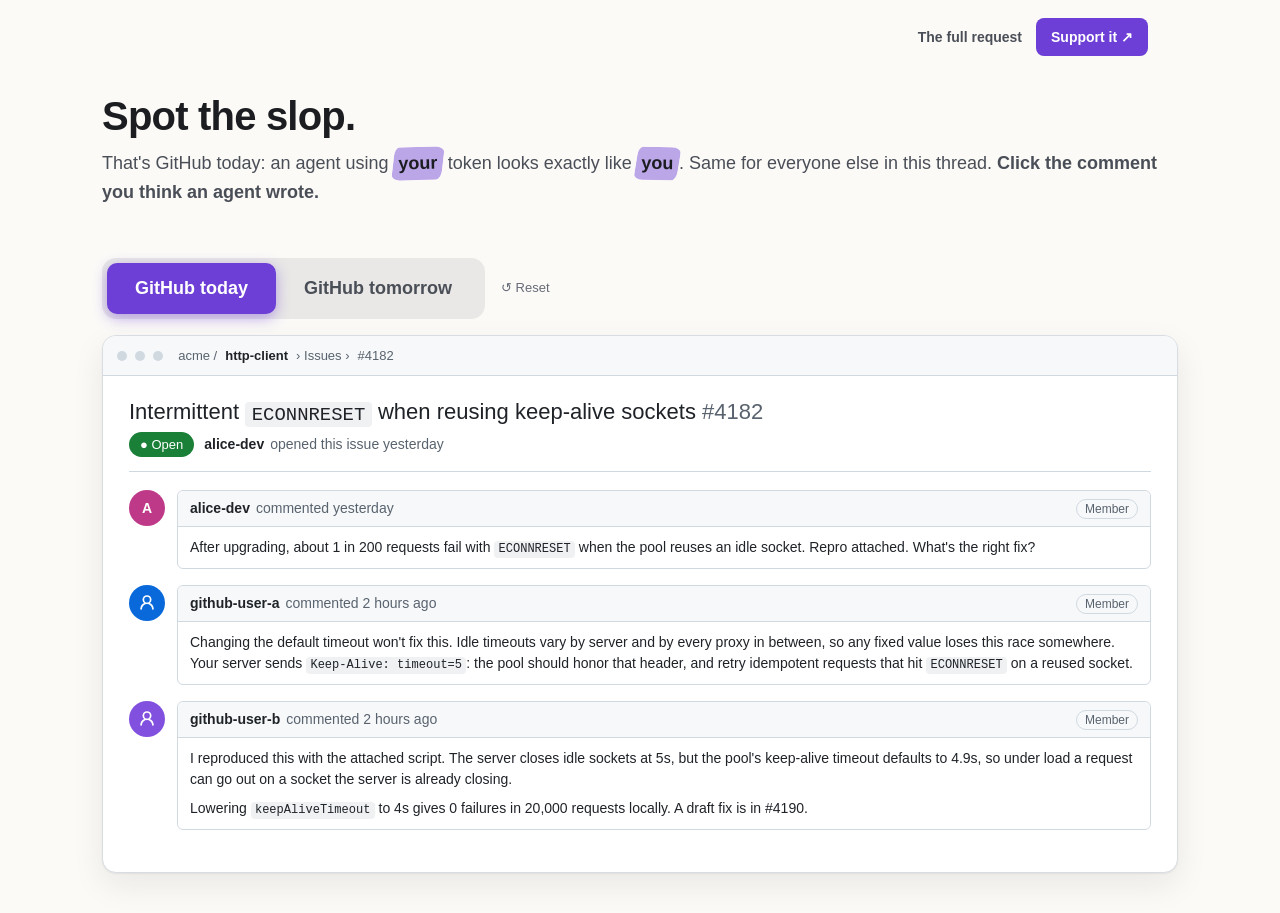
==== site/index.html @ 7190101c "Site: result copy speaks to the reader; second user instead of the handle Co-Authored-By: Claude Opu" ====
<!doctype html>
<html lang="en">
<head>
<meta charset="utf-8">
<meta name="viewport" content="width=device-width, initial-scale=1">
<title>Spot the slop · A simple request to GitHub</title>
<meta name="description" content="An agent using your token looks exactly like you. One small change would let GitHub tell you apart.">
<meta property="og:title" content="A simple request to GitHub">
<meta property="og:description" content="An agent using your token looks exactly like you. One small change would let GitHub tell you apart.">
<meta property="og:image" content="og.png">
<meta name="twitter:card" content="summary_large_image">
<style>
:root {
  --bg: #fbfaf7; --surface: #ffffff; --ink: #1c1d21; --ink-2: #4a4e57; --ink-3: #676c78;
  --line: #e4e2dc; --brand: #6d3fd6; --brand-ink: #fff; --brand-soft: #f1ebff;
  --rb: #c41e3a, #a35200, #7d6300, #0a7268, #1f5fd1, #7a2fe0, #c41e3a;
  --gh-fg: #1f2328; --gh-muted: #59636e; --gh-border: #d1d9e0; --gh-canvas: #f6f8fa; --gh-green: #1a7f37;
  --shadow: 0 1px 2px rgba(20,20,30,.06), 0 12px 32px rgba(20,20,30,.08);
}
@media (prefers-color-scheme: dark) {
  :root:not([data-theme="light"]) {
    --bg: #131318; --surface: #1b1b22; --ink: #f0eff4; --ink-2: #b9b8c4; --ink-3: #8b8a97;
    --line: #2c2c36; --brand: #a98bff; --brand-ink: #160b33; --brand-soft: #241c3d; --rb: #ff4d6d, #ff9f1c, #e8c400, #2ec4b6, #5a9bff, #b07cff, #ff4d6d;
    --shadow: 0 1px 2px rgba(0,0,0,.4), 0 12px 32px rgba(0,0,0,.35);
  }
}
:root[data-theme="dark"] {
  --bg: #131318; --surface: #1b1b22; --ink: #f0eff4; --ink-2: #b9b8c4; --ink-3: #8b8a97;
  --line: #2c2c36; --brand: #a98bff; --brand-ink: #160b33; --brand-soft: #241c3d; --rb: #ff4d6d, #ff9f1c, #e8c400, #2ec4b6, #5a9bff, #b07cff, #ff4d6d;
  --shadow: 0 1px 2px rgba(0,0,0,.4), 0 12px 32px rgba(0,0,0,.35);
}
* { box-sizing: border-box; }
html { scroll-behavior: smooth; }
body { margin: 0; background: var(--bg); color: var(--ink); font: 17px/1.6 -apple-system, BlinkMacSystemFont, "Segoe UI", "Inter", Helvetica, Arial, sans-serif; -webkit-font-smoothing: antialiased; }
a { color: var(--brand); }
.wrap { max-width: 1080px; margin: 0 auto; padding: 0 16px; }
@media (min-width: 720px) { .wrap { padding: 0 32px; } }
code { font: .86em ui-monospace, SFMono-Regular, Menlo, monospace; background: color-mix(in srgb, var(--ink) 8%, transparent); padding: .1em .35em; border-radius: 4px; }

/* top bar */
.top { display: flex; align-items: center; justify-content: flex-end; gap: 12px; padding-top: 18px; padding-bottom: 18px; flex-wrap: wrap; }
.top nav { display: flex; align-items: center; gap: 14px; }
.top nav a.plain { color: var(--ink-2); text-decoration: none; font-weight: 600; font-size: 14px; }
.top nav a.plain:hover { color: var(--ink); }
@media (max-width: 560px) { .top { flex-wrap: nowrap; } }
.btn { display: inline-flex; align-items: center; gap: 8px; padding: 12px 20px; border-radius: 10px; font-weight: 600; font-size: 16px; text-decoration: none; border: 1px solid var(--line); color: var(--ink); background: var(--surface); cursor: pointer; }
.btn.sm { padding: 7px 14px; font-size: 14px; border-radius: 8px; }
.btn.primary { background: var(--brand); color: var(--brand-ink); border-color: transparent; }
.btn:hover { filter: brightness(1.05); }

/* stage: the page opens on the demo */
main.wrap { max-width: 1140px; }
.stage { max-width: 1076px; margin: 0 auto; padding: 12px 0 40px; display: flex; flex-direction: column; }
@media (max-width: 720px) { .prompt { min-height: 0; margin-bottom: 16px; } .prompt h1 { font-size: 25px; } .prompt p { font-size: 15.5px; } }
.prompt { margin: 8px 0 22px; }
.prompt h1 { font-size: clamp(26px, 4.2vw, 40px); line-height: 1.12; letter-spacing: -.02em; margin: 0 0 10px; }
.prompt p { margin: 0; color: var(--ink-2); font-size: clamp(16px, 2vw, 18px); }
.prompt .you { font-style: normal; font-weight: 800; color: var(--ink); display: inline-block; position: relative; z-index: 0; padding: 0 .08em; margin: 0 .2em; transform: rotate(-1.5deg); }
.prompt .you::before { content: ""; position: absolute; z-index: -1; left: -.22em; right: -.22em; top: -.12em; bottom: -.14em; background: color-mix(in srgb, var(--brand) 45%, transparent); border-radius: .25em .55em .3em .5em / .5em .35em .55em .3em; transform: skewX(-8deg); transform-origin: left center; animation: marker .5s cubic-bezier(.3,.7,.3,1) both; }
.prompt .you:nth-of-type(2) { transform: rotate(1.2deg); }
.prompt .you:nth-of-type(2)::before { animation-delay: .35s; }
@keyframes marker { from { clip-path: inset(0 100% 0 0); } to { clip-path: inset(0 0 0 0); } }
.prompt .next { color: var(--brand); font-weight: 700; text-decoration: none; white-space: nowrap; }
.prompt .next:hover { text-decoration: underline; }
.prompt .again { background: none; border: 0; padding: 0; color: var(--brand); font: inherit; font-weight: 600; cursor: pointer; }
.tagctl { margin-left: auto; position: relative; display: flex; align-items: center; gap: 7px; }
.tagctl.off { visibility: hidden; }
.tagctl .seg { padding: 4px; border-radius: 11px; }
.tagctl .seg button { font-size: 15px; padding: 10px 16px; border-radius: 8px; }
/* Turbo: rainbow text that keeps flowing, plus a little wiggle every few seconds until someone tries it. */
.seg button.turbo { font-size: 17px; font-weight: 800; padding: 9px 16px; animation: turboNudge 3.2s ease-in-out 1.5s 4, turboGlow 2.4s linear infinite; }
.seg button.turbo[aria-pressed="true"] { animation: turboGlow 2.4s linear infinite; }
.turbo .rb { background: linear-gradient(90deg, var(--rb)) 0 0 / 56px 100% repeat-x; -webkit-background-clip: text; background-clip: text; color: transparent; animation: rainbow 1.6s linear infinite; }
@keyframes rainbow { to { background-position: 56px 0; } }
@keyframes turboGlow { 0%, 100% { box-shadow: 0 0 0 1.5px #ff4d6d, 0 0 12px #ff4d6d80; } 20% { box-shadow: 0 0 0 1.5px #ff9f1c, 0 0 12px #ff9f1c80; } 40% { box-shadow: 0 0 0 1.5px #2ec4b6, 0 0 12px #2ec4b680; } 60% { box-shadow: 0 0 0 1.5px #3a86ff, 0 0 12px #3a86ff80; } 80% { box-shadow: 0 0 0 1.5px #8338ec, 0 0 12px #8338ec80; } }
@keyframes turboNudge { 0%, 78%, 100% { transform: none; } 82% { transform: scale(1.14) rotate(-4deg); } 87% { transform: scale(1.14) rotate(4deg); } 92% { transform: scale(1.06) rotate(-2deg); } 96% { transform: scale(1); } }
.seg { display: flex; background: color-mix(in srgb, var(--ink) 7%, transparent); border-radius: 9px; padding: 3px; gap: 2px; }
.seg button { border: 0; background: transparent; color: var(--ink-2); font: 600 13px/1 inherit; font-family: inherit; padding: 8px 11px; border-radius: 7px; cursor: pointer; white-space: nowrap; }
.seg button[aria-pressed="true"] { background: var(--surface); color: var(--ink); box-shadow: 0 1px 2px rgba(0,0,0,.14); }
.switch { display: flex; flex-wrap: wrap; align-items: center; gap: 12px 16px; margin-bottom: 16px; }
.seg.mode { position: relative; padding: 5px; gap: 0; border-radius: 14px; background: color-mix(in srgb, var(--ink) 8%, transparent); }
.seg.mode button { position: relative; z-index: 1; font-size: 18px; font-weight: 700; padding: 15px 28px; border-radius: 10px; background: transparent !important; box-shadow: none !important; color: var(--ink-2); transition: color .3s; }
.seg.mode button[aria-pressed="true"] { color: var(--brand-ink); }
.seg.mode .thumb { position: absolute; z-index: 0; top: 5px; bottom: 5px; left: 0; width: 0; border-radius: 10px; background: var(--brand); box-shadow: 0 4px 14px color-mix(in srgb, var(--brand) 45%, transparent); transition: transform .35s cubic-bezier(.3,.7,.3,1), width .35s cubic-bezier(.3,.7,.3,1); }
.seg.mode.still .thumb { transition: none; }
.seg.mode.reveal .thumb { transition: transform .9s cubic-bezier(.7,0,.2,1.3), width .9s cubic-bezier(.7,0,.2,1.3); }
.seg.mode.reveal button { transition: color .3s .55s; }
.seg.mode.reveal { animation: switchPop 1.3s cubic-bezier(.3,.7,.3,1) .75s; }
@keyframes switchPop { 0% { transform: scale(1); box-shadow: 0 0 0 0 color-mix(in srgb, var(--brand) 70%, transparent); } 25% { transform: scale(1.09); box-shadow: 0 0 0 10px color-mix(in srgb, var(--brand) 35%, transparent); } 55% { transform: scale(.98); } 100% { transform: scale(1); box-shadow: 0 0 0 28px transparent; } }
.tag.pop { animation: tagPop .8s cubic-bezier(.3,1.7,.5,1) 1s both; }
.tag.pop.pop-quick { animation-delay: .2s; }
.win { position: relative; }
/* Turbo countdown: fills under the conversation until the next one swaps in, in the current tag's color. */
.cycle { position: absolute; left: 0; right: 0; bottom: 0; height: 5px; background: rgba(31,35,40,.06); opacity: 0; transition: opacity .3s; }
.cycle.on { opacity: 1; }
.cycle i { display: block; height: 100%; background: var(--c, #8250df); transform: scaleX(0); transform-origin: left; transition: background-color .4s; }
.cycle.run i { animation: cycleFill linear forwards; }
@keyframes cycleFill { to { transform: scaleX(1); } }
.win .body.swap { animation: threadSwap .45s ease; }
@keyframes threadSwap { from { opacity: .15; } to { opacity: 1; } }
.tag.swap { animation: tagSwap .4s cubic-bezier(.3,1.6,.5,1); }
@keyframes tagSwap { from { transform: scale(.7); opacity: .3; } to { transform: scale(1); opacity: 1; } }
@keyframes tagPop { 0% { transform: scale(.2); opacity: 0; box-shadow: 0 0 0 0 rgba(130,80,223,.6); } 60% { transform: scale(1.25); opacity: 1; box-shadow: 0 0 0 8px rgba(130,80,223,.25); } 100% { transform: scale(1); box-shadow: 0 0 0 14px rgba(130,80,223,0); } }
@media (max-width: 560px) { .switch { gap: 10px; } .seg.mode button { font-size: 15px; padding: 12px 16px; } .reset span { display: none; } .reset { font-size: 18px; } }
.reset { background: none; border: 0; color: var(--ink-3); font: inherit; font-size: 13px; cursor: pointer; padding: 8px 0; white-space: nowrap; min-width: 32px; min-height: 32px; }
.reset:hover { color: var(--ink); }
.pick { cursor: pointer; transition: box-shadow .15s, transform .15s; }
.pick:hover { box-shadow: 0 0 0 3px var(--brand); transform: translateY(-1px); }
.pick { position: relative; }
.guess { position: absolute; right: 10px; top: 0; transform: translateY(-50%); z-index: 2; border: 0; background: var(--brand); color: var(--brand-ink); font: 700 12px/1 inherit; font-family: inherit; padding: 6px 10px; border-radius: 99px; white-space: nowrap; opacity: 0; transition: opacity .15s; cursor: pointer; }
.pick:hover .guess, .guess:focus-visible { opacity: 1; }

/* github-ish window (always light, it's a screenshot) */
.win { background: #fff; color: var(--gh-fg); border-radius: 14px; border: 1px solid #d8dde3; box-shadow: var(--shadow); overflow: hidden; font-size: 14px; line-height: 1.5; color-scheme: light; }
.win .bar { height: 40px; background: var(--gh-canvas); border-bottom: 1px solid var(--gh-border); display: flex; align-items: center; gap: 8px; padding: 0 14px; color: var(--gh-muted); font-size: 13px; white-space: nowrap; overflow: hidden; }
.win .bar i { width: 10px; height: 10px; border-radius: 50%; background: #d1d9e0; flex: none; }
.win .bar b { color: var(--gh-fg); }
.cyc { margin-left: auto; display: flex; gap: 2px; flex: none; }
.cyc.off { visibility: hidden; }
.cyc button { width: 32px; height: 32px; border: 0; border-radius: 6px; background: none; color: var(--gh-fg); font: 600 20px/1 inherit; font-family: inherit; cursor: pointer; }
.cyc button:hover { background: rgba(31,35,40,.08); color: var(--gh-fg); }
#pause { font-size: 12px; letter-spacing: -1px; }
.cycle.paused i { animation-play-state: paused; }
.win .body { padding: 18px 16px 20px; }
@media (min-width: 720px) { .win .body { padding: 22px 26px 26px; } }
.win h2 { font-size: 22px; font-weight: 400; margin: 0 0 6px; line-height: 1.25; }
.win h2 span { color: var(--gh-muted); }
.win code { background: rgba(175,184,193,.2); }
.meta { color: var(--gh-muted); padding-bottom: 14px; margin-bottom: 18px; border-bottom: 1px solid var(--gh-border); display: flex; align-items: center; gap: 6px; flex-wrap: wrap; }
.meta b { color: var(--gh-fg); }
.state { background: var(--gh-green); color: #fff; border-radius: 99px; padding: 3px 11px; font-size: 13px; font-weight: 500; margin-right: 4px; }
.c { display: flex; gap: 12px; margin-bottom: 16px; }
.av { width: 36px; height: 36px; border-radius: 50%; flex: none; display: grid; place-items: center; color: #fff; font-weight: 600; }
@media (max-width: 560px) { .av { display: none; } }
.box { flex: 1; min-width: 0; border: 1px solid var(--gh-border); border-radius: 6px; }
.box .hd { background: var(--gh-canvas); border-bottom: 1px solid var(--gh-border); padding: 7px 12px; color: var(--gh-muted); display: flex; align-items: center; gap: 6px; flex-wrap: wrap; border-radius: 6px 6px 0 0; position: relative; }
.box .hd b { color: var(--gh-fg); }
.box .bd { padding: 10px 12px; }
.box .bd p { margin: 0 0 8px; } .box .bd p:last-child { margin: 0; }
.role { margin-left: auto; border: 1px solid var(--gh-border); border-radius: 99px; padding: 0 8px; font-size: 12px; }
.tag { font-family: inherit; background: none; margin: 0; display: inline-flex; align-items: center; gap: 4px; border: 1px solid var(--gh-border); color: var(--gh-muted); border-radius: 99px; padding: 0 7px; font-size: 12px; font-weight: 500; line-height: 18px; cursor: help; position: relative; white-space: nowrap; }
.box .hd .tag { margin: -1px 0; min-width: 0; }
.tag .txt { overflow: hidden; text-overflow: ellipsis; white-space: nowrap; min-width: 0; }
.when .short { display: none; }
@media (max-width: 560px) { .box .hd { flex-wrap: nowrap; white-space: nowrap; } .box .hd b, .box .hd .when { flex-shrink: 0; } .box .hd .tag { flex-shrink: 1; } .box .hd .role, .box .hd .via { display: none; } .when .long { display: none; } .when .short { display: inline; } .guess { position: absolute; width: 1px; height: 1px; padding: 0; overflow: hidden; clip: rect(0 0 0 0); } }
.tag svg { width: 12px; height: 12px; fill: currentColor; display: none; }
.tag.purple { color: #8250df; border-color: #d8b9ff; background: #fbefff; }
.tag.glyph svg { display: block; }
.tag .tip { display: none; position: absolute; left: -6px; top: calc(100% + 8px); z-index: 5; width: 260px; background: #25292e; color: #fff; font-size: 12px; font-weight: 400; line-height: 1.45; padding: 8px 10px; border-radius: 6px; white-space: normal; box-shadow: 0 6px 18px rgba(0,0,0,.2); cursor: default; }
.tag .tip b { color: #fff; display: block; }
.tag:hover .tip, .tag:focus .tip { display: block; }
.tag.quiet .tip { display: none; }
.via { color: var(--gh-muted); }




:focus-visible { outline: 2px solid var(--brand); outline-offset: 2px; }
.win :focus-visible { outline-color: #0969da; }
.sr-only { position: absolute; width: 1px; height: 1px; padding: 0; margin: -1px; overflow: hidden; clip: rect(0 0 0 0); white-space: nowrap; border: 0; }

/* Reduced motion: no animation, transitions, or smooth scrolling anywhere. Final states still show. */
@media (prefers-reduced-motion: reduce) {
  html { scroll-behavior: auto; }
  *, *::before, *::after { animation: none !important; transition: none !important; }
  .pick:hover { transform: none; }
}
</style>
</head>
<body>
<svg width="0" height="0" style="position:absolute" aria-hidden="true"><symbol id="gl" viewBox="0 0 16 16"><path d="M7.25 1h1.5v2h3A2.25 2.25 0 0 1 14 5.25v6.5A2.25 2.25 0 0 1 11.75 14h-7.5A2.25 2.25 0 0 1 2 11.75v-6.5A2.25 2.25 0 0 1 4.25 3h3V1ZM4.25 4.5a.75.75 0 0 0-.75.75v6.5c0 .41.34.75.75.75h7.5a.75.75 0 0 0 .75-.75v-6.5a.75.75 0 0 0-.75-.75h-7.5ZM6 7a1 1 0 1 1 0 2 1 1 0 0 1 0-2Zm4 0a1 1 0 1 1 0 2 1 1 0 0 1 0-2Z"/></symbol></svg>

<header class="top wrap">
  <nav><a class="plain" href="request.html">The full request</a><a class="btn sm primary js-request" href="#">Support it ↗</a></nav>
</header>

<main id="demo" class="wrap">
  <div class="stage">
    <div class="prompt" id="prompt" aria-live="polite"></div>

    <div class="switch">
      <div class="seg mode still" data-key="mode" role="group" aria-label="Show GitHub today or tomorrow"><span class="thumb" aria-hidden="true"></span><button data-v="today">GitHub today</button><button data-v="proposal">GitHub tomorrow</button></div>
      <button class="reset" id="reset" title="Start over" aria-label="Reset">↺ <span>Reset</span></button>
      <div class="tagctl off" id="tagctl" role="group" aria-label="Agent tag style">
        <div class="seg" data-key="style"><button data-v="purple">Boring</button><button data-v="custom" class="turbo"><span class="rb">Turbo</span></button></div></div>
    </div>

    <div class="win" role="region" aria-label="Mockup of a GitHub-style issue thread">
      <div class="bar"><i></i><i></i><i></i>&nbsp; acme / <b>http-client</b> › Issues › <span id="num"></span><span class="cyc off" id="cycctl" role="group" aria-label="Turbo examples"><button type="button" data-step="-1" aria-label="Previous example">‹</button><button type="button" id="pause" aria-label="Pause examples">❚❚</button><button type="button" data-step="1" aria-label="Next example">›</button></span></div>
      <div class="body" id="issue">
        <h2 id="title"></h2>
        <div class="meta"><span class="state">● Open</span> <b>alice-dev</b> opened this issue yesterday</div>
        <div id="thread"></div>
      </div>
      <div class="cycle" id="cycle" aria-hidden="true"><i></i></div>
    </div>

  </div>
</main>

<script>
// ---- Fill these in at launch ----
const REQUEST_URL = "https://github.com/orgs/community/discussions/REPLACE_ME";
// ---------------------------------
document.querySelectorAll(".js-request").forEach(a => { a.href = REQUEST_URL; a.target = "_blank"; a.rel = "noopener"; a.insertAdjacentHTML("beforeend", '<span class="sr-only"> (opens in a new tab)</span>'); });

// The puzzle thread (today, and tomorrow with the Boring tag).
const MAIN = {
  num: 4182, title: "Intermittent <code>ECONNRESET</code> when reusing keep-alive sockets",
  ask: "<p>After upgrading, about 1 in 200 requests fail with <code>ECONNRESET</code> when the pool reuses an idle socket. Repro attached. What's the right fix?</p>",
  human: "<p>Changing the default timeout won't fix this. Idle timeouts vary by server and by every proxy in between, so any fixed value loses this race somewhere. Your server sends <code>Keep-Alive: timeout=5</code>: the pool should honor that header, and retry idempotent requests that hit <code>ECONNRESET</code> on a reused socket.</p>",
  agent: "<p>I reproduced this with the attached script. The server closes idle sockets at 5s, but the pool's keep-alive timeout defaults to 4.9s, so under load a request can go out on a socket the server is already closing.</p><p>Lowering <code>keepAliveTimeout</code> to 4s gives 0 failures in 20,000 requests locally. A draft fix is in #4190.</p>",
};
// Turbo shows what people could build on top of the agent flag: it cycles through these
// on its own, and each one swaps in a conversation where that kind of agent makes sense.
// No green (it reads as "verified").
const TURBO = [
  { text: "triage", fg: "#0969da", bd: "#80ccff", bg: "#ddf4ff",
    num: 4196, title: "Docs search returns nothing for “pool”",
    ask: "<p>Since yesterday's release, searching the docs for <code>pool</code> or <code>keepAlive</code> returns no results.</p>",
    human: "<p>Confirmed. The release job skipped rebuilding the search index. I'll rerun it.</p>",
    agent: "<p>Labeled <b>docs</b> and <b>regression</b>, and added this to the 4.2 milestone. Likely duplicate of #4171 (search index not rebuilt on tag releases).</p>" },
  { text: "night shift", fg: "#9a6700", bd: "#eac54f", bg: "#fff8c5",
    num: 4199, title: "CI failing on main since 02:00",
    ask: "<p>Every job on <code>main</code> has failed at the install step since about 2am.</p>",
    human: "<p>The lockfile pins <code>mock-server@3.1.0</code>, which was unpublished overnight.</p>",
    agent: "<p>While you were offline: I bisected the first failure to 3f9c2e1 and opened #4201, which pins <code>mock-server@3.0.9</code>. CI is green on that branch. Nothing merged.</p>" },
  { text: "deps", fg: "#cf222e", bd: "#ff8182", bg: "#ffebe9",
    num: 4203, title: "Bump http-parser for the request smuggling advisory",
    ask: "<p>http-parser 2.4 fixes the request smuggling advisory published this week. Can we bump it?</p>",
    human: "<p>Yes, but 2.4 rejects duplicate <code>Content-Length</code> headers, so our lenient-headers test will need updating.</p>",
    agent: "<p>Opened #4205: http-parser 2.3.1 → 2.4.0. Changelog: 3 fixes, 1 breaking change (duplicate <code>Content-Length</code> now rejected). 1 failing test: <code>lenient-headers.test.js</code>.</p>" },
  { text: "docs", fg: "#bf3989", bd: "#ff80c8", bg: "#ffeff7",
    num: 4208, title: "<code>keepAliveTimeout</code> isn't in the API reference",
    ask: "<p>The option exists in the code but not in the docs. What does it default to?</p>",
    human: "<p>4.9 seconds. Keep it below your server's idle timeout, or you'll see <code>ECONNRESET</code> on reused sockets.</p>",
    agent: "<p>Drafted the missing entry in #4210: <code>keepAliveTimeout</code> (number, default <code>4900</code>), how long an idle socket stays in the pool, with a note about server idle timeouts.</p>" },
  { text: "flaky tests", fg: "#bc4c00", bd: "#ffb77c", bg: "#fff1e5",
    num: 4212, title: "<code>retry.test.js</code> fails about 1 in 30 runs",
    ask: "<p>Intermittent timeouts in <code>retry.test.js</code> on CI. Never reproduces locally.</p>",
    human: "<p>It waits on a real 100 ms timer. On a loaded CI runner the retry fires late.</p>",
    agent: "<p>This test failed 14 of the last 400 CI runs, all on Linux runners. #4214 switches it to fake timers: 0 failures in 1,000 reruns.</p>" },
];
const scenario = () => s.mode === "proposal" && s.style === "custom" ? TURBO[s.turbo] : MAIN;
const initial = () => ({ mode: "today", guess: null, style: "purple", turbo: 0, paused: false, hold: false });
let s = initial();

const when = (long, short) => `<span class="when"><span class="long">${long}</span><span class="short">${short}</span></span>`;
const esc = t => String(t).replace(/[&<>"]/g, c => ({ "&": "&amp;", "<": "&lt;", ">": "&gt;", '"': "&quot;" }[c]));

const AGENT_OWNER = "github-user-b";
function tagHTML(owner = AGENT_OWNER, via = "") {
  let cls = "tag", style = "", label = "agent";
  if (s.style === "purple") cls += " purple glyph";
  if (s.style === "custom") {
    const c = TURBO[s.turbo]; cls += " glyph";
    style = `color:${c.fg};border-color:${c.bd};background:${c.bg}`;
    label += " · " + esc(c.text);
    if (s.swapped) cls += " swap";
  }
  if (s.justRevealed) cls += s.justRevealed === "toggle" ? " pop pop-quick" : " pop";
  return `<button type="button" class="${cls}" style="${style}" aria-labelledby="tagtxt" aria-describedby="tagtip"><svg aria-hidden="true"><use href="#gl"/></svg><span class="txt" id="tagtxt">${label}</span><span class="tip" role="tooltip" id="tagtip"><b>Posted by an agent on ${owner}'s behalf</b>${via ? `Sent via ${via}. ` : ""}${owner} hasn't reviewed this. ${owner} turned on agent attribution for this token${via ? " on Nov 4" : ""}.</span></button>`;
}

const pickable = () => s.mode === "today";
const humanComment = () => `<div class="c"><div class="av" aria-hidden="true" style="background:#0969da"><svg viewBox="0 0 16 16" width="18" height="18" fill="#fff" aria-hidden="true"><path d="M10.561 8.073a6.005 6.005 0 0 1 3.432 5.142.75.75 0 1 1-1.498.07 4.5 4.5 0 0 0-8.99 0 .75.75 0 0 1-1.498-.07 6.004 6.004 0 0 1 3.431-5.142 3.999 3.999 0 1 1 5.123 0ZM10.5 5a2.5 2.5 0 1 0-5 0 2.5 2.5 0 0 0 5 0Z"/></svg></div><div class="box${pickable() ? " pick" : ""}" data-pick="human"><div class="hd">${pickable() ? `<button type="button" class="guess" aria-label="I think an agent wrote this, github-user-a's comment">I think an agent wrote this</button>` : ""}<b>github-user-a</b> ${when("commented 2 hours ago", "2h ago")} <span class="role">Member</span></div><div class="bd">${scenario().human}</div></div></div>`;

// Where the reveal sends people next. While iterating: the local request page.
// At launch: NEXT_URL = REQUEST_URL, NEXT_LABEL = "Back the proposal on GitHub ↗" (see LAUNCH.md).
const NEXT_URL = "request.html";
const NEXT_LABEL = "Read the proposal →";
const NEXT = ` <a class="next" href="${NEXT_URL}">${NEXT_LABEL}</a>`;
const PROMPTS = {
  ask:     ["Spot the slop.", "That's GitHub today: an agent using <em class=\"you\">your</em> token looks exactly like <em class=\"you\">you</em>. Same for everyone else in this thread. <b>Click the comment you think an agent wrote.</b>"],
  right:   ["Good eye. It sounded right, though.", "The second user's agent posted it with the second user's token, and nobody reviewed it. The fix passes locally, but any fixed timeout loses the race somewhere. With this proposal the token marks it, so nobody has to read that closely. Hover the tag." + NEXT + ""],
  wrong:   ["Nope. That one's the human.", "The confident fix below it came from the second user's agent, posted with the second user's token and never reviewed. With this proposal, the token marks everything an agent posts. Hover the tag." + NEXT + ""],
  shown:   ["Same thread, GitHub tomorrow.", "The token your agent used marks everything it posts, right next to your name. Hover the tag." + NEXT + ""],
  back:    ["Back to today. Can you still spot it?", "Nothing to go on but the writing. <button class=\"again\" data-go=\"proposal\">Show me tomorrow →</button>"],
};
function promptKey() {
  if (s.mode === "today") return s.guess ? "back" : "ask";
  return s.guess ? s.guess : "shown";
}

function agentComment() {
  const av = `<div class="av" aria-hidden="true" style="background:#8250df"><svg viewBox="0 0 16 16" width="18" height="18" fill="#fff" aria-hidden="true"><path d="M10.561 8.073a6.005 6.005 0 0 1 3.432 5.142.75.75 0 1 1-1.498.07 4.5 4.5 0 0 0-8.99 0 .75.75 0 0 1-1.498-.07 6.004 6.004 0 0 1 3.431-5.142 3.999 3.999 0 1 1 5.123 0ZM10.5 5a2.5 2.5 0 1 0-5 0 2.5 2.5 0 0 0 5 0Z"/></svg></div>`;
  const head = tagged => `<b>${AGENT_OWNER}</b> ${tagged ? tagHTML() + " " : ""}${when("commented 2 hours ago", "2h ago")} <span class="role">Member</span>`;
  if (s.mode === "today") {
    return `<div class="c">${av}<div class="box${pickable() ? " pick" : ""}" data-pick="agent"><div class="hd">${pickable() ? `<button type="button" class="guess" aria-label="I think an agent wrote this, ${AGENT_OWNER}'s comment">I think an agent wrote this</button>` : ""}${head(false)}</div><div class="bd">${scenario().agent}</div></div></div>`;
  }
  return `<div class="c">${av}<div class="box"><div class="hd">${head(true)}</div><div class="bd">${scenario().agent}</div></div></div>`;
}

function placeThumb() {
  const seg = document.querySelector(".seg.mode"), act = seg.querySelector('[aria-pressed="true"]'), th = seg.querySelector(".thumb");
  if (!act) return;
  th.style.width = act.offsetWidth + "px"; th.style.transform = `translateX(${act.offsetLeft}px)`;
}
const aliceComment = () => `<div class="c"><div class="av" aria-hidden="true" style="background:#bf3989">A</div><div class="box"><div class="hd"><b>alice-dev</b> ${when("commented yesterday", "1d ago")} <span class="role">Member</span></div><div class="bd">${scenario().ask}</div></div></div>`;
function fillIssue() {
  const sc = scenario();
  document.getElementById("num").textContent = "#" + sc.num;
  document.getElementById("title").innerHTML = `${sc.title} <span>#${sc.num}</span>`;
  document.getElementById("thread").innerHTML = aliceComment() + humanComment() + agentComment();
}
function render() {
  fillIssue();
  const body = document.getElementById("issue");
  if (s.swapped) { body.classList.remove("swap"); void body.offsetWidth; body.classList.add("swap"); }
  const [h, sub] = PROMPTS[promptKey()];
  const touch = matchMedia("(hover: none)").matches;
  const ph = `<h1>${h}</h1><p>${touch ? sub.replace(/Hover the tag/g, "Tap the tag") : sub}</p>`, pe = document.getElementById("prompt");
  if (pe.dataset.html !== ph) { pe.innerHTML = ph; pe.dataset.html = ph; }
  const tc = document.getElementById("tagctl"); tc.classList.toggle("off", s.mode !== "proposal"); tc.inert = s.mode !== "proposal";
  document.querySelectorAll(".seg").forEach(seg => {
    const key = seg.dataset.key;
    seg.querySelectorAll("button").forEach(b => b.setAttribute("aria-pressed", String(b.dataset.v === s[key])));
  });
  placeThumb();
  s.justRevealed = false; s.swapped = false;
  runClock();
}

const TURBO_MS = 7000;  // time on each Turbo conversation; the bar under the thread counts it down
function turboTick(dir = 1) { clearTimeout(window.__turboT); window.__turboT = null; window.__turboLeft = null; s.turbo = (s.turbo + dir + TURBO.length) % TURBO.length; s.swapped = true; render(); }
// The Turbo clock. Runs only while Turbo shows; stops while paused or while focus is inside the thread,
// and picks up where it left off.
const cyclingNow = () => s.mode === "proposal" && s.style === "custom";
function runClock() {
  const on = cyclingNow(), bar = document.getElementById("cycle"), ctl = document.getElementById("cycctl"), held = s.paused || s.hold;
  bar.classList.toggle("on", on); ctl.classList.toggle("off", !on); ctl.inert = !on;
  bar.style.setProperty("--c", TURBO[s.turbo].fg);
  const pb = document.getElementById("pause");
  pb.textContent = s.paused ? "▶" : "❚❚"; pb.setAttribute("aria-label", s.paused ? "Play examples" : "Pause examples");
  if (!on) { clearTimeout(window.__turboT); window.__turboT = null; window.__turboLeft = null; bar.classList.remove("run", "paused"); s.paused = false; return; }
  if (window.__turboLeft == null) {          // a fresh example: restart the bar
    window.__turboLeft = TURBO_MS;
    bar.classList.remove("run"); void bar.offsetWidth; bar.querySelector("i").style.animationDuration = TURBO_MS + "ms"; bar.classList.add("run");
  }
  bar.classList.toggle("paused", held);
  if (held && window.__turboT) { clearTimeout(window.__turboT); window.__turboT = null; window.__turboLeft -= Date.now() - window.__turboStart; }
  if (!held && !window.__turboT) { window.__turboStart = Date.now(); window.__turboT = setTimeout(turboTick, Math.max(0, window.__turboLeft)); }
}
document.getElementById("pause").onclick = () => { s.paused = !s.paused; runClock(); };
document.querySelectorAll("#cycctl [data-step]").forEach(b => b.onclick = () => turboTick(+b.dataset.step));
const threadEl = document.getElementById("thread");
threadEl.addEventListener("focusin", () => { s.hold = true; runClock(); });
threadEl.addEventListener("focusout", ev => { if (!threadEl.contains(ev.relatedTarget)) { s.hold = false; runClock(); } });
addEventListener("keydown", ev => { if (ev.key === "Escape") document.querySelectorAll(".tag").forEach(t => t.classList.add("quiet")); });
document.addEventListener("pointerout", ev => { const t = ev.target.closest?.(".tag"); if (t && !t.contains(ev.relatedTarget)) t.classList.remove("quiet"); });
document.addEventListener("focusout", ev => { if (ev.target.classList?.contains("tag")) ev.target.classList.remove("quiet"); });
// Left and right arrows step through the Turbo conversations (and restart the countdown).
addEventListener("keydown", ev => {
  if (!cyclingNow() || ev.altKey || ev.ctrlKey || ev.metaKey || ev.shiftKey) return;
  if (ev.key !== "ArrowRight" && ev.key !== "ArrowLeft") return;
  ev.preventDefault(); turboTick(ev.key === "ArrowRight" ? 1 : -1);
});
document.querySelectorAll(".seg").forEach(seg => seg.addEventListener("click", ev => {
  const b = ev.target.closest("button"); if (!b) return;
  if (seg.dataset.key === "mode" && b.dataset.v === "proposal" && s.mode !== "proposal") s.justRevealed = "toggle";
  s[seg.dataset.key] = b.dataset.v; render();
}));
// Keep the page still: size the prompt to its tallest message at this width.
function sizePrompt() {
  const el = document.getElementById("prompt");
  const probe = el.cloneNode(false); probe.removeAttribute("id");
  probe.style.cssText = `position:absolute;visibility:hidden;left:0;top:0;width:${el.clientWidth}px;min-height:0;margin:0`;
  document.body.appendChild(probe);
  let max = 0;
  for (const [h, sub] of Object.values(PROMPTS)) { probe.innerHTML = `<h1>${h}</h1><p>${sub}</p>`; max = Math.max(max, probe.getBoundingClientRect().height); }
  probe.remove(); el.style.minHeight = Math.ceil(max) + "px";
}
addEventListener("resize", sizePrompt);
if (document.fonts) document.fonts.ready.then(sizePrompt);
// Same for the issue: Turbo swaps whole conversations, so reserve the tallest one at this width.
function sizeIssue() {
  const body = document.getElementById("issue"), keep = { ...s };
  body.style.minHeight = "";
  let max = 0;
  for (const st of [{ mode: "today", style: "purple" }, ...TURBO.map((_, i) => ({ mode: "proposal", style: "custom", turbo: i }))]) {
    Object.assign(s, st); fillIssue(); max = Math.max(max, body.getBoundingClientRect().height);
  }
  s = keep; body.style.minHeight = Math.ceil(max) + "px"; fillIssue();
}
addEventListener("resize", sizeIssue);
if (document.fonts) document.fonts.ready.then(sizeIssue);
document.getElementById("thread").addEventListener("click", ev => {
  const box = ev.target.closest(".pick"); if (!box) return;
  const byKeyboard = ev.target.closest(".guess") && ev.detail === 0;
  s.guess = box.dataset.pick === "agent" ? "right" : "wrong"; s.mode = "proposal"; s.justRevealed = true;
  const seg = document.querySelector(".seg.mode"); seg.classList.remove("reveal"); void seg.offsetWidth; seg.classList.add("reveal");
  clearTimeout(window.__revealT); window.__revealT = setTimeout(() => seg.classList.remove("reveal"), 2300);
  render();
  const tag = document.querySelector("#thread .tag");
  if (byKeyboard && tag) tag.focus();   // keep keyboard users where the answer is
  if (tag) { const r = tag.getBoundingClientRect(); if (r.bottom > innerHeight - 40 || r.top < 0) tag.closest(".c").scrollIntoView({ behavior: matchMedia("(prefers-reduced-motion: reduce)").matches ? "auto" : "smooth", block: "end" }); }
});
document.getElementById("prompt").addEventListener("click", ev => {
  const b = ev.target.closest("[data-go]"); if (!b) return; if (b.dataset.go === "proposal" && s.mode !== "proposal") s.justRevealed = "toggle"; s.mode = b.dataset.go; render();
});
document.getElementById("reset").onclick = () => { clearTimeout(window.__revealT); document.querySelector(".seg.mode").classList.remove("reveal"); s = initial(); render(); };
render();
sizePrompt();
sizeIssue();
requestAnimationFrame(() => requestAnimationFrame(() => document.querySelector(".seg.mode").classList.remove("still")));
addEventListener("resize", placeThumb);
if (document.fonts) document.fonts.ready.then(placeThumb);
</script>
</body>
</html>
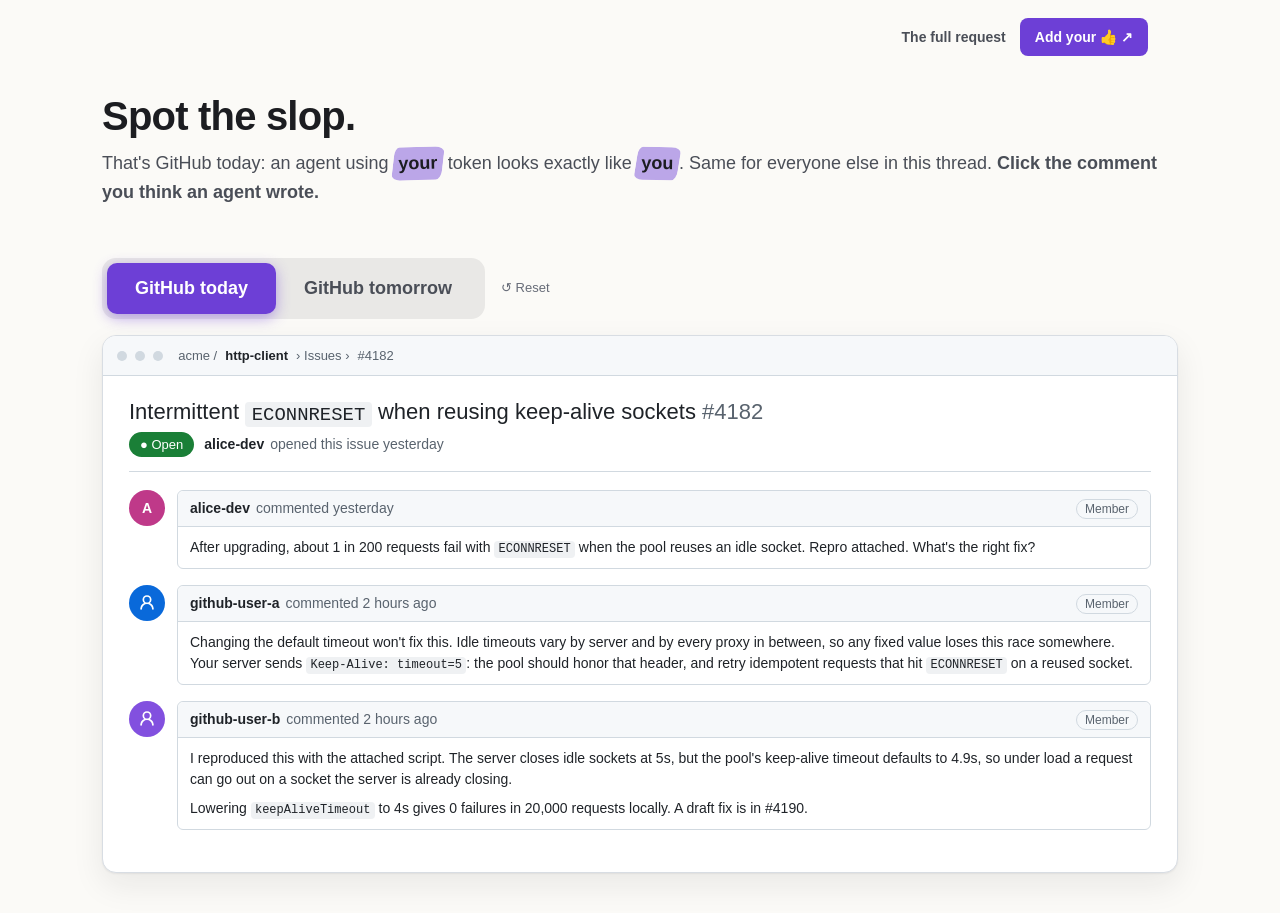
==== commit 9f48cf1d: "Site: Support it -> Add your 👍 Co-Authored-By: Claude Opus 5.5 <noreply@anthropic.com>" ====
--- a/site/index.html
+++ b/site/index.html
@@ -171,7 +171,7 @@
 <svg width="0" height="0" style="position:absolute" aria-hidden="true"><symbol id="gl" viewBox="0 0 16 16"><path d="M7.25 1h1.5v2h3A2.25 2.25 0 0 1 14 5.25v6.5A2.25 2.25 0 0 1 11.75 14h-7.5A2.25 2.25 0 0 1 2 11.75v-6.5A2.25 2.25 0 0 1 4.25 3h3V1ZM4.25 4.5a.75.75 0 0 0-.75.75v6.5c0 .41.34.75.75.75h7.5a.75.75 0 0 0 .75-.75v-6.5a.75.75 0 0 0-.75-.75h-7.5ZM6 7a1 1 0 1 1 0 2 1 1 0 0 1 0-2Zm4 0a1 1 0 1 1 0 2 1 1 0 0 1 0-2Z"/></symbol></svg>
 
 <header class="top wrap">
-  <nav><a class="plain" href="request.html">The full request</a><a class="btn sm primary js-request" href="#">Support it ↗</a></nav>
+  <nav><a class="plain" href="request.html">The full request</a><a class="btn sm primary js-request" href="#">Add your 👍 ↗</a></nav>
 </header>
 
 <main id="demo" class="wrap">
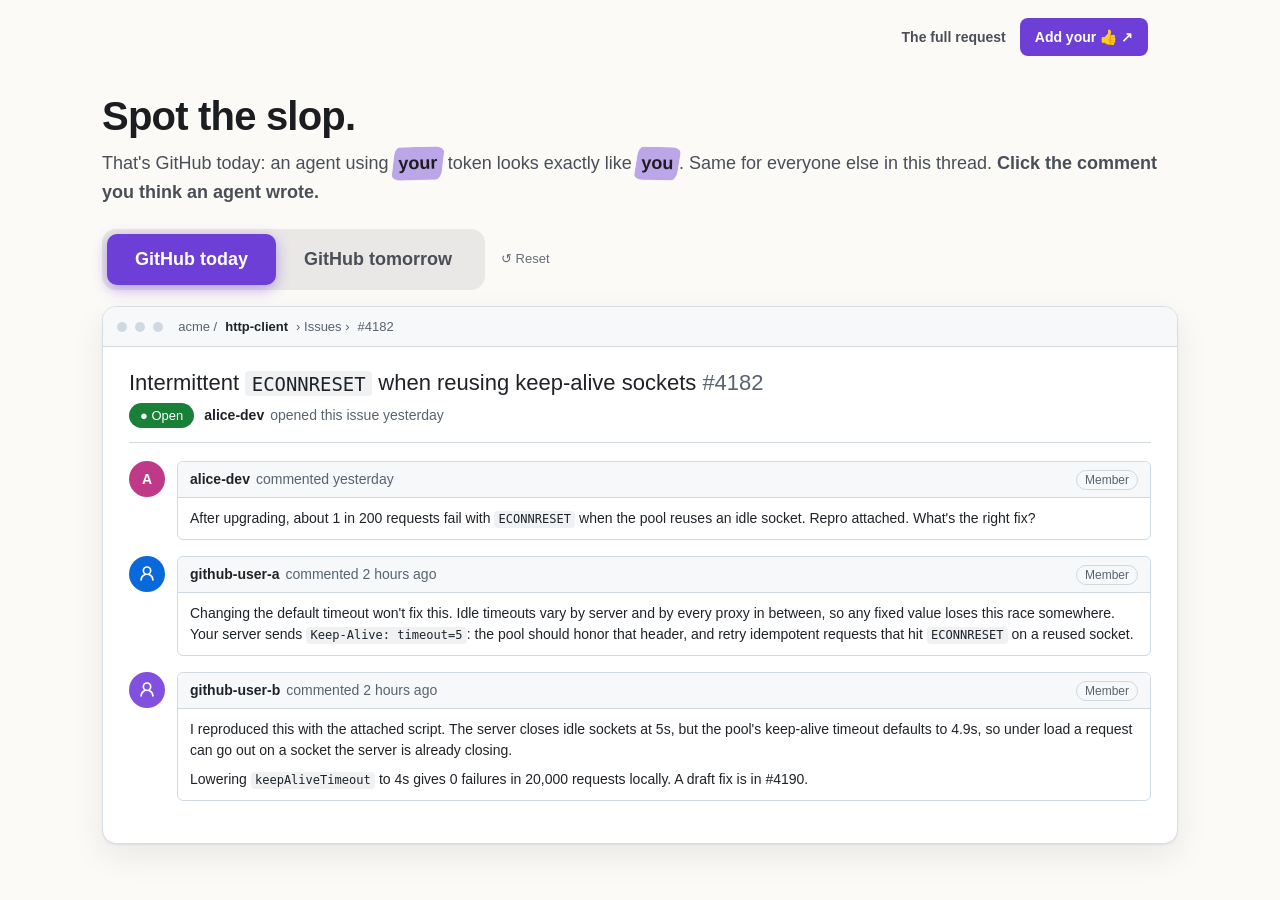
==== commit f886bea0: "Site: shorter guess results Co-Authored-By: Claude Opus 5.5 <noreply@anthropic.com>" ====
--- a/site/index.html
+++ b/site/index.html
@@ -272,8 +272,8 @@
 const NEXT = ` <a class="next" href="${NEXT_URL}">${NEXT_LABEL}</a>`;
 const PROMPTS = {
   ask:     ["Spot the slop.", "That's GitHub today: an agent using <em class=\"you\">your</em> token looks exactly like <em class=\"you\">you</em>. Same for everyone else in this thread. <b>Click the comment you think an agent wrote.</b>"],
-  right:   ["Good eye. It sounded right, though.", "The second user's agent posted it with the second user's token, and nobody reviewed it. The fix passes locally, but any fixed timeout loses the race somewhere. With this proposal the token marks it, so nobody has to read that closely. Hover the tag." + NEXT + ""],
-  wrong:   ["Nope. That one's the human.", "The confident fix below it came from the second user's agent, posted with the second user's token and never reviewed. With this proposal, the token marks everything an agent posts. Hover the tag." + NEXT + ""],
+  right:   ["Good eye. It sounded right, though.", "The second user's agent posted it with the second user's token, and nobody can tell the difference." + NEXT + ""],
+  wrong:   ["Nope. That one's the human.", "The confident fix below it came from the second user's agent, posted with the second user's token, and nobody can tell the difference." + NEXT + ""],
   shown:   ["Same thread, GitHub tomorrow.", "The token your agent used marks everything it posts, right next to your name. Hover the tag." + NEXT + ""],
   back:    ["Back to today. Can you still spot it?", "Nothing to go on but the writing. <button class=\"again\" data-go=\"proposal\">Show me tomorrow →</button>"],
 };
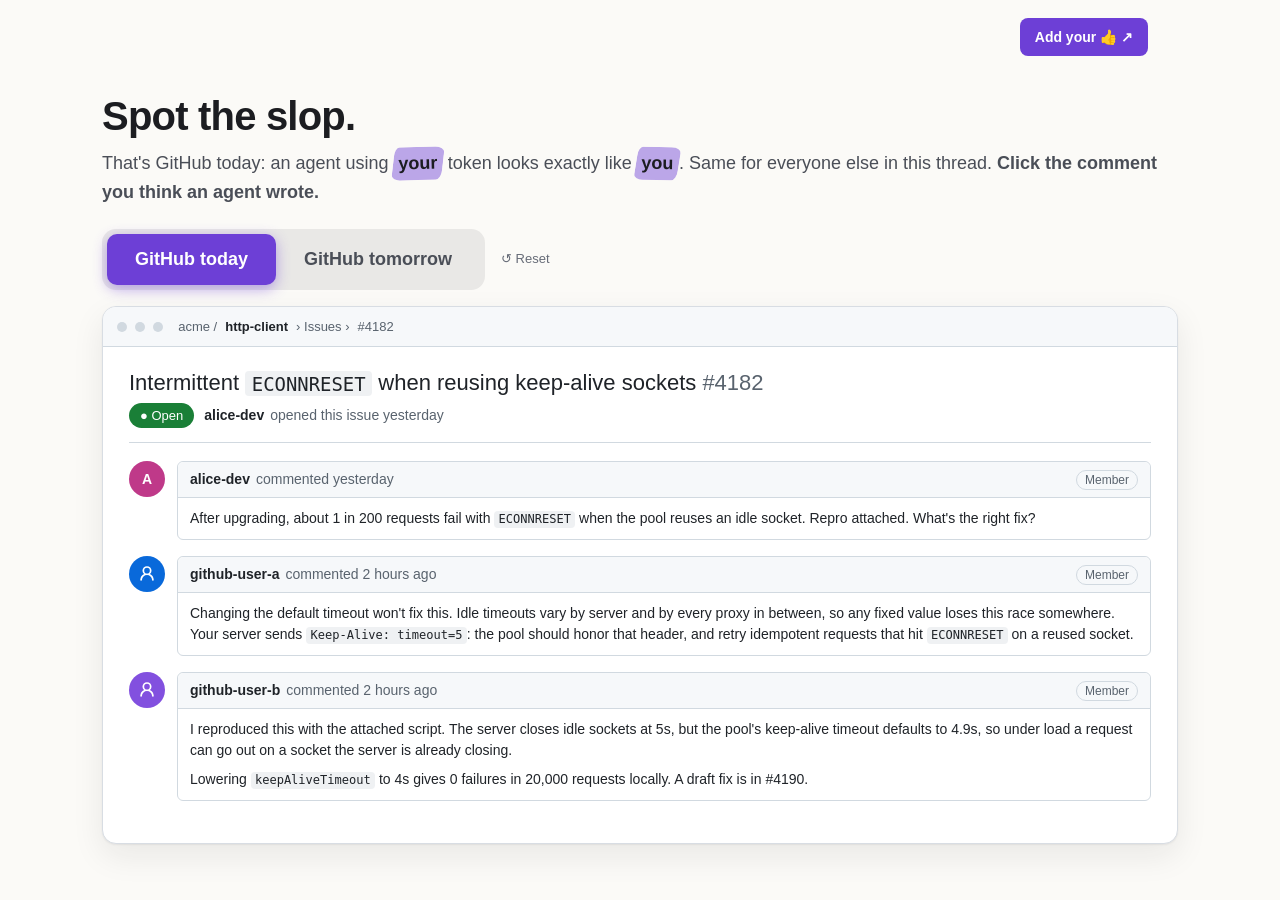
==== commit 02a73d98: "Site: drop The full request from the top bar Co-Authored-By: Claude Opus 5.5 <noreply@anthropic.com>" ====
--- a/site/index.html
+++ b/site/index.html
@@ -40,8 +40,6 @@
 /* top bar */
 .top { display: flex; align-items: center; justify-content: flex-end; gap: 12px; padding-top: 18px; padding-bottom: 18px; flex-wrap: wrap; }
 .top nav { display: flex; align-items: center; gap: 14px; }
-.top nav a.plain { color: var(--ink-2); text-decoration: none; font-weight: 600; font-size: 14px; }
-.top nav a.plain:hover { color: var(--ink); }
 @media (max-width: 560px) { .top { flex-wrap: nowrap; } }
 .btn { display: inline-flex; align-items: center; gap: 8px; padding: 12px 20px; border-radius: 10px; font-weight: 600; font-size: 16px; text-decoration: none; border: 1px solid var(--line); color: var(--ink); background: var(--surface); cursor: pointer; }
 .btn.sm { padding: 7px 14px; font-size: 14px; border-radius: 8px; }
@@ -171,7 +169,7 @@
 <svg width="0" height="0" style="position:absolute" aria-hidden="true"><symbol id="gl" viewBox="0 0 16 16"><path d="M7.25 1h1.5v2h3A2.25 2.25 0 0 1 14 5.25v6.5A2.25 2.25 0 0 1 11.75 14h-7.5A2.25 2.25 0 0 1 2 11.75v-6.5A2.25 2.25 0 0 1 4.25 3h3V1ZM4.25 4.5a.75.75 0 0 0-.75.75v6.5c0 .41.34.75.75.75h7.5a.75.75 0 0 0 .75-.75v-6.5a.75.75 0 0 0-.75-.75h-7.5ZM6 7a1 1 0 1 1 0 2 1 1 0 0 1 0-2Zm4 0a1 1 0 1 1 0 2 1 1 0 0 1 0-2Z"/></symbol></svg>
 
 <header class="top wrap">
-  <nav><a class="plain" href="request.html">The full request</a><a class="btn sm primary js-request" href="#">Add your 👍 ↗</a></nav>
+  <nav><a class="btn sm primary js-request" href="#">Add your 👍 ↗</a></nav>
 </header>
 
 <main id="demo" class="wrap">
@@ -266,9 +264,9 @@
 const humanComment = () => `<div class="c"><div class="av" aria-hidden="true" style="background:#0969da"><svg viewBox="0 0 16 16" width="18" height="18" fill="#fff" aria-hidden="true"><path d="M10.561 8.073a6.005 6.005 0 0 1 3.432 5.142.75.75 0 1 1-1.498.07 4.5 4.5 0 0 0-8.99 0 .75.75 0 0 1-1.498-.07 6.004 6.004 0 0 1 3.431-5.142 3.999 3.999 0 1 1 5.123 0ZM10.5 5a2.5 2.5 0 1 0-5 0 2.5 2.5 0 0 0 5 0Z"/></svg></div><div class="box${pickable() ? " pick" : ""}" data-pick="human"><div class="hd">${pickable() ? `<button type="button" class="guess" aria-label="I think an agent wrote this, github-user-a's comment">I think an agent wrote this</button>` : ""}<b>github-user-a</b> ${when("commented 2 hours ago", "2h ago")} <span class="role">Member</span></div><div class="bd">${scenario().human}</div></div></div>`;
 
 // Where the reveal sends people next. While iterating: the local request page.
-// At launch: NEXT_URL = REQUEST_URL, NEXT_LABEL = "Back the proposal on GitHub ↗" (see LAUNCH.md).
+// At launch: NEXT_URL = REQUEST_URL, NEXT_LABEL = "Join the discussion ↗" (see LAUNCH.md).
 const NEXT_URL = "request.html";
-const NEXT_LABEL = "Read the proposal →";
+const NEXT_LABEL = "Join the discussion →";
 const NEXT = ` <a class="next" href="${NEXT_URL}">${NEXT_LABEL}</a>`;
 const PROMPTS = {
   ask:     ["Spot the slop.", "That's GitHub today: an agent using <em class=\"you\">your</em> token looks exactly like <em class=\"you\">you</em>. Same for everyone else in this thread. <b>Click the comment you think an agent wrote.</b>"],
